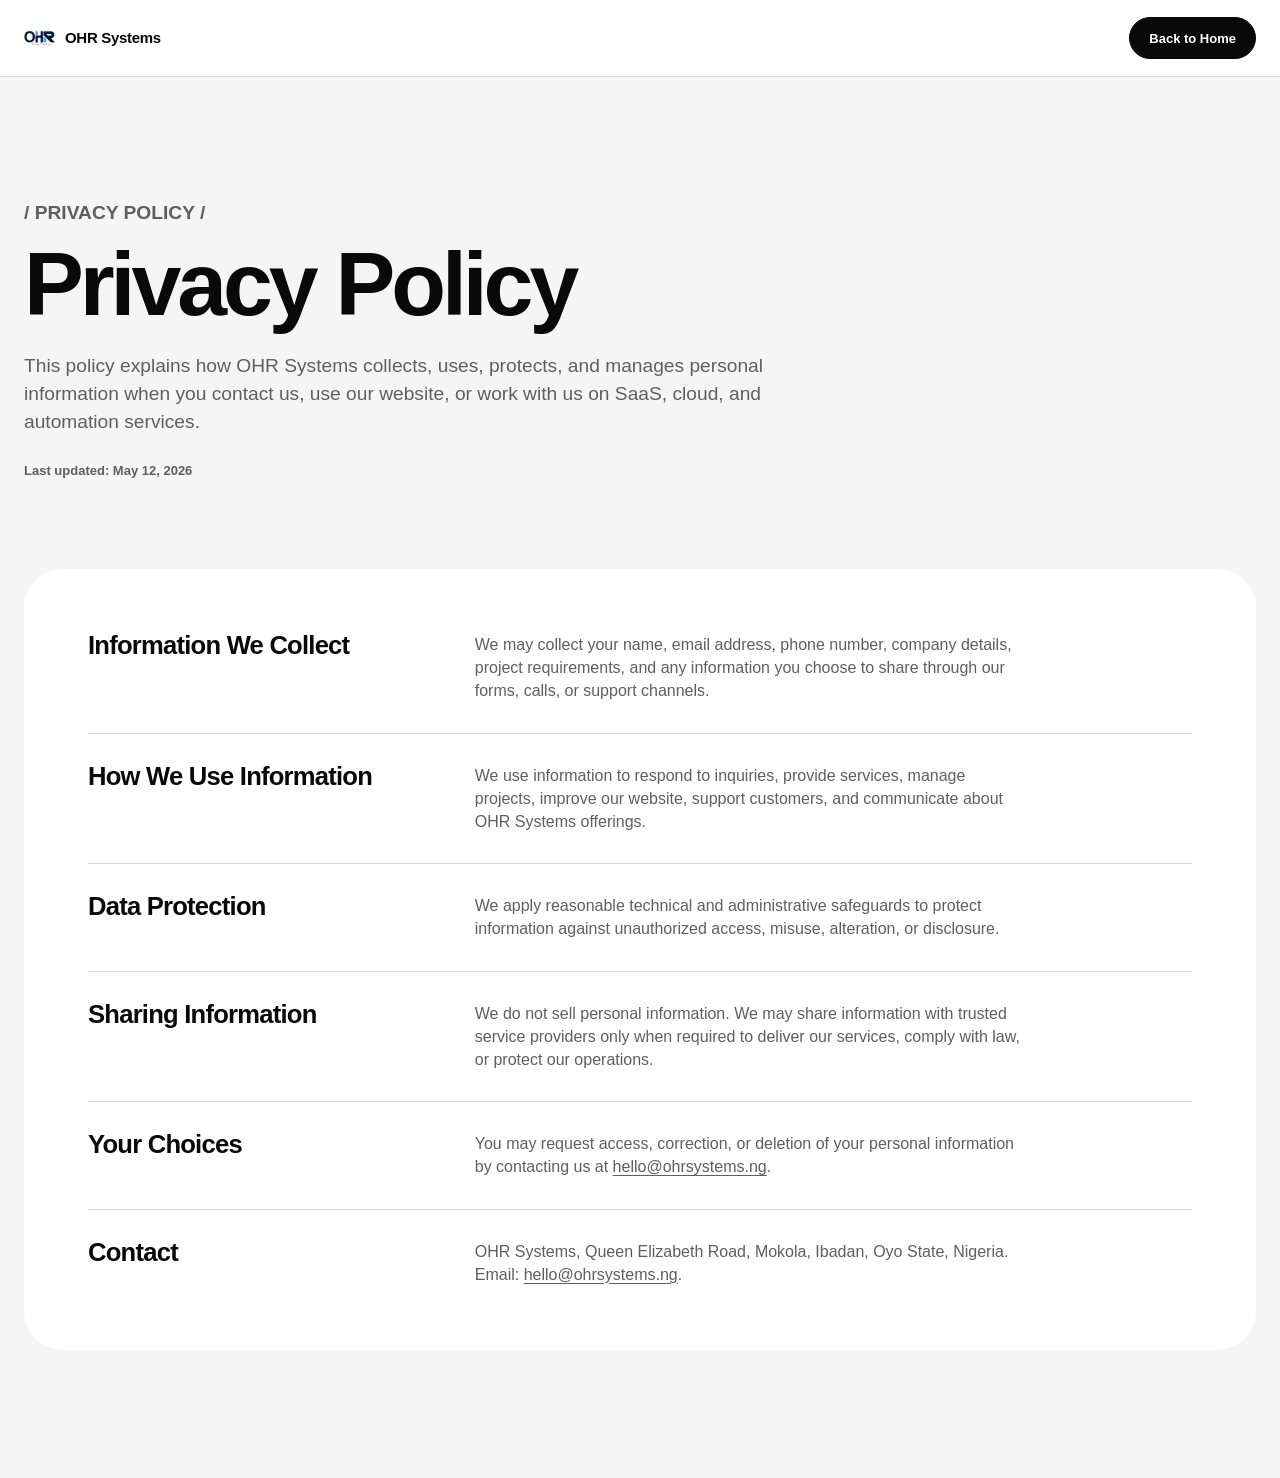
==== privacy.html @ 85444fa3 "Add privacy policy page with information on data collection and usage" ====
<!doctype html>
<html lang="en">
<head>
  <meta charset="utf-8" />
  <meta name="viewport" content="width=device-width, initial-scale=1" />
  <title>Privacy Policy - OHR Systems</title>
  <link rel="icon" href="assets/logo.png" />
  <link rel="stylesheet" href="styles.css" />
</head>
<body class="privacy-page">
  <header class="privacy-nav">
    <div class="shell privacy-nav-inner">
      <a href="index.html" class="brand" aria-label="OHR Systems home">
        <img src="assets/logo.png" alt="OHR Systems" />
        <span>OHR Systems</span>
      </a>
      <a href="index.html" class="btn btn-dark">Back to Home</a>
    </div>
  </header>

  <main class="privacy-main">
    <section class="shell privacy-hero">
      <p class="section-label">/ Privacy policy /</p>
      <h1>Privacy Policy</h1>
      <p>
        This policy explains how OHR Systems collects, uses, protects, and manages personal
        information when you contact us, use our website, or work with us on SaaS, cloud, and
        automation services.
      </p>
      <span>Last updated: May 12, 2026</span>
    </section>

    <section class="shell privacy-content">
      <article>
        <h2>Information We Collect</h2>
        <p>
          We may collect your name, email address, phone number, company details, project
          requirements, and any information you choose to share through our forms, calls, or support
          channels.
        </p>
      </article>
      <article>
        <h2>How We Use Information</h2>
        <p>
          We use information to respond to inquiries, provide services, manage projects, improve
          our website, support customers, and communicate about OHR Systems offerings.
        </p>
      </article>
      <article>
        <h2>Data Protection</h2>
        <p>
          We apply reasonable technical and administrative safeguards to protect information against
          unauthorized access, misuse, alteration, or disclosure.
        </p>
      </article>
      <article>
        <h2>Sharing Information</h2>
        <p>
          We do not sell personal information. We may share information with trusted service
          providers only when required to deliver our services, comply with law, or protect our
          operations.
        </p>
      </article>
      <article>
        <h2>Your Choices</h2>
        <p>
          You may request access, correction, or deletion of your personal information by contacting
          us at <a href="mailto:hello@ohrsystems.ng">hello@ohrsystems.ng</a>.
        </p>
      </article>
      <article>
        <h2>Contact</h2>
        <p>
          OHR Systems, Queen Elizabeth Road, Mokola, Ibadan, Oyo State, Nigeria.
          Email: <a href="mailto:hello@ohrsystems.ng">hello@ohrsystems.ng</a>.
        </p>
      </article>
    </section>
  </main>
</body>
</html>
---- styles.css ----
:root {
  --bg: #ffffff;
  --ink: #090909;
  --muted: #5f5f5f;
  --soft: #f5f5f5;
  --soft-2: #eeeeee;
  --line: rgba(9, 9, 9, 0.16);
  --line-dark: rgba(255, 255, 255, 0.22);
  --accent: #b69a75;
  --radius: 8px;
  --radius-lg: 38px;
  --shell: min(100% - 48px, 1320px);
}

* { box-sizing: border-box; }
html { scroll-behavior: smooth; }
html, body { margin: 0; min-height: 100%; }
body {
  background: var(--bg);
  color: var(--ink);
  font-family: Inter, "Helvetica Neue", Arial, sans-serif;
  font-size: 16px;
  line-height: 1.45;
  letter-spacing: 0;
  -webkit-font-smoothing: antialiased;
  text-rendering: optimizeLegibility;
}

img, video, svg { display: block; max-width: 100%; }
a { color: inherit; text-decoration: none; }
button, input, textarea, select { font: inherit; }
button { cursor: pointer; }
::selection { background: var(--ink); color: var(--bg); }

.shell {
  width: var(--shell);
  margin-inline: auto;
}

.section {
  padding: clamp(82px, 9vw, 148px) 0;
}

.section-label {
  font-size: 12px;
  font-weight: 700;
  line-height: 1;
  text-transform: uppercase;
  margin-bottom: 18px;
}

h1, h2, h3, p { margin: 0; }
h1 {
  font-size: clamp(44px, 7vw, 104px);
  line-height: 0.98;
  letter-spacing: -0.045em;
  font-weight: 650;
}
h2 {
  font-size: clamp(36px, 4.5vw, 72px);
  line-height: 1;
  letter-spacing: -0.04em;
  font-weight: 650;
}
h3 {
  font-size: clamp(25px, 2.2vw, 38px);
  line-height: 1.08;
  letter-spacing: -0.03em;
  font-weight: 650;
}
p {
  color: var(--muted);
  max-width: 62ch;
}

.btn {
  display: inline-flex;
  align-items: center;
  justify-content: center;
  gap: 10px;
  min-height: 42px;
  padding: 12px 19px;
  border: 1px solid currentColor;
  border-radius: 999px;
  background: transparent;
  color: var(--ink);
  font-size: 13px;
  font-weight: 700;
  line-height: 1;
  white-space: nowrap;
  transition: transform .2s ease, background .2s ease, color .2s ease, border-color .2s ease;
}
.btn:hover { transform: translateY(-1px); }
.btn .arrow { transition: transform .22s ease; }
.btn:hover .arrow { transform: translate(2px, -2px); }
.btn-dark { background: var(--ink); border-color: var(--ink); color: var(--bg); }
.btn-light { background: var(--bg); border-color: var(--bg); color: var(--ink); }
.btn-outline { border-color: var(--line); }
.btn-outline-light { color: var(--bg); border-color: var(--line-dark); }
.btn-glass {
  color: var(--bg);
  border-color: rgba(255,255,255,.34);
  background: rgba(255,255,255,.12);
  box-shadow: inset 0 1px 0 rgba(255,255,255,.18), 0 12px 34px rgba(0,0,0,.18);
  backdrop-filter: blur(14px) saturate(130%);
  -webkit-backdrop-filter: blur(14px) saturate(130%);
}
.btn-glass:hover {
  background: rgba(255,255,255,.22);
  border-color: rgba(255,255,255,.58);
}

.nav {
  position: fixed;
  top: 0;
  left: 0;
  right: 0;
  z-index: 40;
  background: transparent;
  backdrop-filter: blur(16px) saturate(130%);
  -webkit-backdrop-filter: blur(16px) saturate(130%);
  border-bottom: 1px solid transparent;
  color: var(--bg);
  transition: background .22s ease, border-color .22s ease, color .22s ease;
}
.nav.scrolled {
  background: rgba(255, 255, 255, 0.84);
  border-bottom-color: var(--line);
  color: var(--ink);
}
.nav-inner {
  height: 72px;
  display: flex;
  align-items: center;
  justify-content: space-between;
  gap: 24px;
}
.brand {
  display: inline-flex;
  align-items: center;
  gap: 10px;
  font-size: 15px;
  font-weight: 800;
  letter-spacing: -0.02em;
}
.brand img { width: 31px; height: 31px; object-fit: contain; }
.nav:not(.scrolled) .brand img { filter: brightness(0) invert(1); }
.nav-links {
  display: flex;
  align-items: center;
  gap: 12px;
  font-size: 13px;
  font-weight: 700;
}
.nav-links a { opacity: .68; transition: opacity .16s ease; }
.nav-links a:hover, .nav-links a.active { opacity: 1; }
.slash { opacity: .6; }
.hide-slash { display: none; }
.nav:not(.scrolled) .btn-dark {
  background: var(--bg);
  border-color: var(--bg);
  color: var(--ink);
}

.hero { padding: 0 0 70px; }
.hero-shell {
  position: relative;
  width: 100%;
  min-height: clamp(760px, 92vh, 980px);
  overflow: hidden;
  border-radius: 0 0 var(--radius-lg) var(--radius-lg);
  background: #111;
  color: var(--bg);
  padding: 0;
  isolation: isolate;
}
.hero-inner {
  position: relative;
  z-index: 1;
  width: var(--shell);
  min-height: inherit;
  margin-inline: auto;
  padding: clamp(112px, 10vw, 150px) 0 clamp(42px, 7vw, 88px);
  display: grid;
  grid-template-rows: auto 1fr auto;
  row-gap: clamp(56px, 9vh, 128px);
}
.hero-media {
  position: absolute;
  inset: 0;
  z-index: -2;
}
.hero-media video {
  width: 100%;
  height: 100%;
  object-fit: cover;
  filter: saturate(.9) contrast(1.05);
}
.hero-shell::after {
  content: "";
  position: absolute;
  inset: 0;
  z-index: -1;
  background:
    linear-gradient(90deg, rgba(0,0,0,.72), rgba(0,0,0,.32) 48%, rgba(0,0,0,.58)),
    linear-gradient(0deg, rgba(0,0,0,.55), transparent 38%);
}
.hero-copy {
  max-width: clamp(560px, 54vw, 820px);
  padding-top: clamp(12px, 3vw, 34px);
}
.hero-copy h1 {
  font-size: clamp(44px, 6.4vw, 96px);
}
.hero-copy p {
  color: rgba(255,255,255,.78);
  max-width: min(100%, 620px);
  margin-top: 18px;
  font-size: clamp(16px, 1.4vw, 19px);
}
.hero-actions {
  display: flex;
  flex-wrap: wrap;
  gap: 12px;
  margin-top: 28px;
}
.hero-stats {
  display: grid;
  grid-template-columns: repeat(4, minmax(0, 1fr));
  gap: 18px;
  align-items: end;
  align-self: end;
}
.hero-stats div {
  border-top: 1px solid var(--line-dark);
  padding-top: 14px;
}
.hero-stats span {
  display: block;
  color: rgba(255,255,255,.68);
  font-size: 13px;
  font-weight: 650;
  margin-bottom: 4px;
}
.hero-stats strong {
  display: block;
  color: var(--bg);
  font-size: clamp(34px, 4.2vw, 62px);
  line-height: .96;
  letter-spacing: -0.05em;
}

.split-grid {
  display: grid;
  grid-template-columns: 1.1fr .95fr;
  gap: clamp(42px, 6vw, 92px);
  align-items: center;
}
.section-split { padding-top: 46px; }
.coordination-panel {
  min-height: 420px;
  border-radius: var(--radius);
  background:
    radial-gradient(circle at 50% 44%, rgba(9,9,9,.08), transparent 24%),
    linear-gradient(#f7f7f7, #f3f3f3);
  position: relative;
  display: grid;
  place-items: center;
  overflow: hidden;
}
.coordination-panel::before {
  content: "";
  position: absolute;
  inset: 80px 70px;
  background-image: linear-gradient(rgba(9,9,9,.07) 1px, transparent 1px), linear-gradient(90deg, rgba(9,9,9,.07) 1px, transparent 1px);
  background-size: 22px 22px;
  mask-image: radial-gradient(circle, #000, transparent 72%);
}
.chip, .coordination-nodes span {
  position: absolute;
  z-index: 2;
  padding: 14px 24px;
  border-radius: 999px;
  background: var(--bg);
  box-shadow: 0 12px 30px rgba(0,0,0,.08);
  font-size: 14px;
  font-weight: 700;
}
.chip { top: 38px; }
.coordination-mark {
  position: relative;
  z-index: 2;
  width: 132px;
  height: 132px;
  border-radius: 50%;
  background: var(--ink);
  display: grid;
  place-items: center;
  box-shadow: 0 0 0 14px rgba(255,255,255,.8), 0 0 0 28px rgba(255,255,255,.42);
}
.coordination-mark img { width: 62px; filter: brightness(0) invert(1); }
.coordination-nodes span:nth-child(1) { left: 38px; bottom: 48px; }
.coordination-nodes span:nth-child(2) { left: 50%; transform: translateX(-50%); bottom: 32px; }
.coordination-nodes span:nth-child(3) { right: 38px; bottom: 48px; }
.split-copy p {
  margin: 24px 0 28px;
  font-size: 17px;
}

.image-placeholder {
  position: relative;
  overflow: hidden;
  border-radius: var(--radius);
  background: var(--soft);
}
.image-placeholder img {
  width: 100%;
  height: 100%;
  object-fit: cover;
}
.about-image {
  aspect-ratio: 960 / 600;
  min-height: auto;
}

.soft-section {
  background: var(--soft);
  border-radius: var(--radius-lg);
  margin: 32px 0;
}
.center-head {
  text-align: center;
  margin-bottom: clamp(44px, 6vw, 80px);
}
.service-stage {
  position: relative;
  display: grid;
  grid-template-columns: .82fr 1.34fr .34fr;
  gap: clamp(24px, 4vw, 60px);
  align-items: center;
}
.service-copy p { margin: 14px 0 44px; }
.service-lines {
  display: grid;
  border-top: 1px solid var(--line);
}
.service-lines button {
  text-align: left;
  border: 0;
  border-bottom: 1px solid var(--line);
  background: transparent;
  padding: 15px 0;
  color: var(--ink);
  font-size: 14px;
  font-weight: 650;
}
.service-visual {
  min-height: 540px;
  border-radius: var(--radius);
  background: var(--soft);
  overflow: hidden;
  position: relative;
}
.service-visual img { aspect-ratio: 1200 / 900; }
.service-index {
  display: grid;
  gap: 18px;
}
.service-index button {
  border: 1px solid transparent;
  background: transparent;
  border-radius: 999px;
  width: 76px;
  height: 76px;
  color: var(--muted);
  font-size: clamp(28px, 3vw, 44px);
  font-weight: 750;
  letter-spacing: -0.06em;
}
.service-index button.active {
  color: var(--ink);
  border-color: var(--line);
  background: var(--bg);
}

.section-topline {
  display: flex;
  justify-content: space-between;
  align-items: end;
  gap: 24px;
  margin-bottom: 44px;
}
.benefit-grid {
  display: grid;
  grid-template-columns: repeat(3, 1fr);
  gap: 24px;
}
.benefit-card {
  min-height: 430px;
  display: flex;
  flex-direction: column;
  gap: 14px;
}
.benefit-card > span {
  font-size: 22px;
  font-weight: 750;
  margin-top: 8px;
}
.benefit-card h3 { font-size: 26px; }
.benefit-art {
  flex: 1;
  min-height: 230px;
  border-radius: var(--radius);
  background: var(--soft);
  padding: 34px;
  display: flex;
  align-items: center;
  justify-content: center;
  gap: 18px;
  overflow: hidden;
}
.benefit-art.image-placeholder {
  display: block;
  padding: 0;
}
.benefit-art.image-placeholder img {
  aspect-ratio: 900 / 560;
}
.metric-tile {
  padding: 22px;
  border-radius: var(--radius);
  background: var(--bg);
  box-shadow: 0 12px 36px rgba(0,0,0,.08);
}
.metric-tile span { display: block; font-size: 12px; font-weight: 700; color: var(--muted); }
.metric-tile strong { display: block; font-size: 40px; letter-spacing: -0.05em; }
.metric-tile.small { align-self: flex-start; }
.metric-tile.small strong { font-size: 34px; }
.donut {
  width: 142px;
  aspect-ratio: 1;
  border-radius: 50%;
  background: conic-gradient(var(--accent) 0 52%, #c7c0b6 52% 80%, #ebe7e0 80% 100%);
  box-shadow: inset 0 0 0 27px var(--bg);
}
.legend {
  color: var(--muted);
  font-size: 14px;
  line-height: 1.8;
}
.legend b { color: var(--ink); font-size: 20px; }
.chat-art {
  flex-direction: column;
  align-items: stretch;
}
.chat-art p {
  max-width: 280px;
  padding: 18px 20px;
  border-radius: var(--radius);
  background: var(--bg);
  color: var(--muted);
  box-shadow: 0 12px 34px rgba(0,0,0,.06);
  font-size: 14px;
}
.chat-art p:nth-child(2) {
  align-self: flex-end;
  background: var(--accent);
  color: var(--bg);
}

.feature-grid {
  display: grid;
  grid-template-columns: 1.12fr .88fr;
  gap: clamp(36px, 7vw, 100px);
  align-items: center;
}
.feature-media {
  position: relative;
  min-height: 560px;
  border-radius: var(--radius);
  overflow: hidden;
  background: var(--soft);
}
.feature-media video,
.feature-media img {
  width: 100%;
  height: 100%;
  min-height: inherit;
  object-fit: cover;
}
.feature-media button {
  position: absolute;
  left: 34px;
  bottom: 34px;
  width: 66px;
  height: 66px;
  border-radius: 50%;
  border: 1px solid rgba(255,255,255,.8);
  background: rgba(255,255,255,.08);
  color: var(--bg);
  display: grid;
  place-items: center;
}
.feature-media svg { width: 32px; height: 32px; }
.feature-copy p { margin: 28px 0; }

.cta-band { padding: 0; }
.cta-panel {
  position: relative;
  min-height: clamp(430px, 52vw, 720px);
  border-radius: 0;
  overflow: hidden;
  display: grid;
  place-items: center;
  text-align: center;
  color: var(--bg);
  isolation: isolate;
  padding: clamp(72px, 10vw, 150px) clamp(24px, 7vw, 112px);
  background-image: url("assets/cta-parallax-background-1920x720.jpg");
  background-size: cover;
  background-position: center;
  background-attachment: fixed;
  width: 100%;
}
.cta-panel::after {
  content: "";
  position: absolute;
  inset: 0;
  z-index: -1;
  background: rgba(0,0,0,.55);
}
.cta-panel p {
  color: rgba(255,255,255,.78);
  margin: 14px auto 22px;
}
.social-pills {
  display: flex;
  flex-wrap: wrap;
  justify-content: center;
  gap: 12px;
}
.social-pills a {
  min-width: 126px;
  border: 1px solid var(--line-dark);
  border-radius: 999px;
  padding: 11px 18px;
  font-size: 13px;
  font-weight: 750;
}

.quote-section { padding: 90px 0; text-align: center; }
.quote-section blockquote {
  max-width: 980px;
  margin: 0 auto;
  font-size: clamp(30px, 4vw, 58px);
  line-height: 1.08;
  letter-spacing: -0.045em;
  font-weight: 700;
}
.quote-section p {
  margin: 22px auto 0;
  color: var(--muted);
  font-size: 14px;
  font-weight: 700;
}

.faq-section {
  background: var(--soft);
  border-radius: var(--radius-lg);
}
.faq-list {
  max-width: 1040px;
  margin: 0 auto;
}
.faq-list article {
  border-bottom: 1px solid var(--line);
}
.faq-list article:first-child { border-top: 1px solid var(--line); }
.faq-list button {
  width: 100%;
  border: 0;
  background: transparent;
  display: grid;
  grid-template-columns: 60px 1fr 42px;
  gap: 18px;
  align-items: center;
  text-align: left;
  padding: 28px 0;
}
.faq-list span {
  color: var(--muted);
  font-weight: 750;
}
.faq-list strong {
  font-size: clamp(18px, 2vw, 27px);
  letter-spacing: -0.03em;
}
.faq-list i {
  width: 38px;
  height: 38px;
  border: 1px solid var(--line);
  border-radius: 50%;
  display: grid;
  place-items: center;
  transition: transform .2s ease;
}
.faq-list article.open i { transform: rotate(90deg); }
.faq-list article p {
  display: none;
  padding: 0 60px 28px 78px;
}
.faq-list article.open p { display: block; }

.contact-grid {
  display: grid;
  grid-template-columns: .9fr 1.1fr;
  gap: clamp(42px, 8vw, 130px);
  align-items: start;
}
.contact-copy p { margin: 18px 0 58px; }
.contact-person {
  display: flex;
  align-items: center;
  gap: 18px;
  margin-bottom: 28px;
}
.avatar {
  width: 84px;
  height: 84px;
  border-radius: 50%;
  background: var(--soft);
  display: grid;
  place-items: center;
  font-size: 24px;
  font-weight: 800;
}
.contact-person strong, .contact-person a {
  display: block;
}
.contact-person a, address a { color: var(--muted); }
address {
  color: var(--muted);
  font-style: normal;
}
.contact-form {
  display: grid;
  gap: 22px;
}
.contact-form input,
.contact-form textarea,
.contact-form select {
  width: 100%;
  border: 0;
  border-bottom: 1px solid var(--line);
  background: transparent;
  border-radius: 0;
  padding: 12px 0 16px;
  outline: none;
  color: var(--ink);
  font-size: 15px;
}
.contact-form textarea { resize: vertical; }
.contact-form button { justify-self: start; margin-top: 8px; }
.form-success {
  display: grid;
  gap: 10px;
  border: 1px solid var(--line);
  border-radius: var(--radius);
  padding: 36px;
  background: var(--soft);
}
.form-success strong { font-size: 28px; letter-spacing: -0.03em; }
.form-success span { color: var(--muted); }

.news-section { padding-top: 70px; }
.news-grid {
  display: grid;
  grid-template-columns: 1.15fr .85fr .85fr;
  gap: 26px;
  align-items: start;
}
.news-lead { grid-row: span 2; }
.news-image,
.news-thumb {
  min-height: 300px;
  border-radius: var(--radius);
  background:
    linear-gradient(rgba(0,0,0,.34), rgba(0,0,0,.12)),
    radial-gradient(circle at 35% 35%, #d7d2c9, #80796e 45%, #252525);
  margin-bottom: 18px;
}
.news-thumb {
  min-height: 210px;
  background:
    radial-gradient(circle at 34% 28%, #ffffff, #d8d2c8 38%, #9b9183 72%);
}
.thumb-2 {
  background:
    linear-gradient(135deg, #dcd7cf, #f6f3ef 40%, #746e65);
}
.news-grid h3 {
  font-size: clamp(22px, 2vw, 30px);
  max-width: 20ch;
}
.news-grid article > div:last-child {
  display: flex;
  gap: 14px;
  align-items: center;
  margin-top: 14px;
  color: var(--muted);
  font-size: 13px;
  font-weight: 700;
  text-transform: uppercase;
}
.news-grid span {
  border: 1px solid var(--line);
  border-radius: 999px;
  padding: 8px 12px;
  color: var(--ink);
}

.footer {
  background: var(--soft);
  border-radius: var(--radius-lg) var(--radius-lg) 0 0;
  padding: 78px 0 30px;
}
.footer-grid {
  display: grid;
  grid-template-columns: .8fr 1.35fr;
  gap: clamp(42px, 7vw, 120px);
}
.footer-brand {
  display: inline-flex;
  align-items: center;
  gap: 10px;
  font-size: 25px;
  letter-spacing: -0.04em;
}
.footer-brand img { width: 32px; height: 32px; }
.footer p { margin: 14px 0 34px; max-width: 300px; }
.footer-social {
  display: grid;
  gap: 12px;
  max-width: 210px;
}
.footer-social a {
  border: 1px solid var(--line);
  border-radius: 999px;
  padding: 11px 20px;
  text-align: center;
  font-size: 13px;
  font-weight: 750;
}
.footer-contact > a {
  display: block;
  font-size: clamp(36px, 5vw, 72px);
  line-height: 1;
  letter-spacing: -0.055em;
  font-weight: 700;
  border-bottom: 1px solid var(--line);
  padding-bottom: 22px;
  overflow-wrap: anywhere;
}
.footer-links {
  display: grid;
  grid-template-columns: repeat(3, 1fr);
  gap: 32px;
  margin-top: 34px;
}
.footer-links nav {
  display: grid;
  gap: 10px;
  align-content: start;
}
.footer-links h4 {
  margin: 0 0 4px;
  font-size: 12px;
  text-transform: uppercase;
}
.footer-links a { color: var(--muted); font-size: 14px; }
.footer-bottom {
  display: flex;
  justify-content: space-between;
  gap: 24px;
  margin-top: 76px;
  padding-top: 24px;
  border-top: 1px solid var(--line);
  color: var(--muted);
  font-size: 12px;
  font-weight: 700;
}

.privacy-page {
  background: var(--soft);
}
.privacy-nav {
  background: var(--bg);
  border-bottom: 1px solid var(--line);
}
.privacy-nav-inner {
  min-height: 76px;
  display: flex;
  align-items: center;
  justify-content: space-between;
  gap: 24px;
}
.privacy-main {
  padding: clamp(54px, 8vw, 104px) 0 clamp(72px, 10vw, 132px);
}
.privacy-hero {
  padding-bottom: clamp(42px, 7vw, 88px);
}
.privacy-hero h1 {
  max-width: 900px;
}
.privacy-hero p {
  margin-top: 24px;
  font-size: clamp(18px, 1.5vw, 22px);
  max-width: 780px;
}
.privacy-hero span {
  display: inline-block;
  margin-top: 26px;
  color: var(--muted);
  font-size: 13px;
  font-weight: 700;
}
.privacy-content {
  display: grid;
  gap: 0;
  background: var(--bg);
  border-radius: var(--radius-lg);
  padding: clamp(28px, 5vw, 70px);
}
.privacy-content article {
  display: grid;
  grid-template-columns: minmax(180px, .45fr) 1fr;
  gap: clamp(20px, 5vw, 78px);
  padding: 30px 0;
  border-top: 1px solid var(--line);
}
.privacy-content article:first-child {
  border-top: 0;
  padding-top: 0;
}
.privacy-content article:last-child {
  padding-bottom: 0;
}
.privacy-content h2 {
  font-size: clamp(22px, 2vw, 32px);
  letter-spacing: -0.03em;
}
.privacy-content a {
  text-decoration: underline;
  text-underline-offset: 3px;
}

.reveal {
  opacity: 1;
  transform: none;
  transition: opacity .72s cubic-bezier(.2,.8,.2,1), transform .72s cubic-bezier(.2,.8,.2,1);
}
.reveal.in {
  opacity: 1;
  transform: none;
}

@media (prefers-reduced-motion: reduce) {
  html { scroll-behavior: auto; }
  *, *::before, *::after {
    animation-duration: .01ms !important;
    animation-iteration-count: 1 !important;
    scroll-behavior: auto !important;
    transition-duration: .01ms !important;
  }
}

@media (max-width: 980px) {
  :root { --shell: min(100% - 34px, 1320px); }
  .nav-links { display: none; }
  .nav-cta { padding-inline: 14px; }
  .hero { padding-top: 0; }
  .hero-shell { min-height: 820px; }
  .hero-inner { padding-top: 108px; padding-bottom: 44px; }
  .hero-copy { max-width: 680px; }
  .hero-copy h1 { font-size: clamp(42px, 9vw, 76px); }
  .hero-stats { grid-template-columns: repeat(2, 1fr); }
  .split-grid,
  .service-stage,
  .feature-grid,
  .contact-grid,
  .footer-grid,
  .news-grid {
    grid-template-columns: 1fr;
  }
  .service-stage { gap: 28px; }
  .service-index {
    display: flex;
    justify-content: center;
    order: -1;
  }
  .service-index button {
    width: 58px;
    height: 58px;
    font-size: 28px;
  }
  .benefit-grid { grid-template-columns: 1fr; }
  .feature-media { min-height: 420px; }
  .footer-links { grid-template-columns: 1fr 1fr; }
  .privacy-content article { grid-template-columns: 1fr; gap: 12px; }
}

@media (max-width: 620px) {
  body { font-size: 15px; }
  .section { padding: 72px 0; }
  .brand span { display: none; }
  .hero-shell { min-height: 820px; border-radius: 0 0 28px 28px; }
  .hero-inner {
    padding-top: 96px;
    padding-bottom: 34px;
    row-gap: 42px;
  }
  .hero-copy h1 {
    font-size: clamp(38px, 13vw, 56px);
    line-height: 1;
  }
  .hero-copy p { font-size: 15px; max-width: 36ch; }
  .hero-stats { gap: 12px; }
  .hero-stats strong { font-size: 36px; }
  .hero-stats span { font-size: 12px; }
  .coordination-panel { min-height: 360px; }
  .coordination-nodes span {
    position: static;
    transform: none !important;
    display: block;
    padding: 10px 12px;
    font-size: 12px;
  }
  .coordination-nodes {
    position: absolute;
    inset-inline: 16px;
    bottom: 18px;
    display: grid;
    grid-template-columns: 1fr;
    gap: 8px;
  }
  .service-visual { min-height: 430px; }
  .dash-chat { display: none; }
  .dash-side { width: 170px; }
  .section-topline { align-items: start; flex-direction: column; }
  .benefit-art { min-height: 220px; padding: 24px; }
  .metric-tile.small { display: none; }
  .faq-list button {
    grid-template-columns: 42px 1fr 34px;
    gap: 10px;
  }
  .faq-list article p { padding-left: 52px; padding-right: 0; }
  .cta-panel { min-height: 390px; padding: 34px 20px; }
  .footer-links { grid-template-columns: 1fr; }
  .footer-bottom { flex-direction: column; }
  .privacy-nav-inner { min-height: 68px; }
  .privacy-nav .brand span { display: inline; }
  .privacy-nav .btn { min-height: 38px; padding: 10px 14px; }
  .privacy-content { border-radius: 24px; }
}
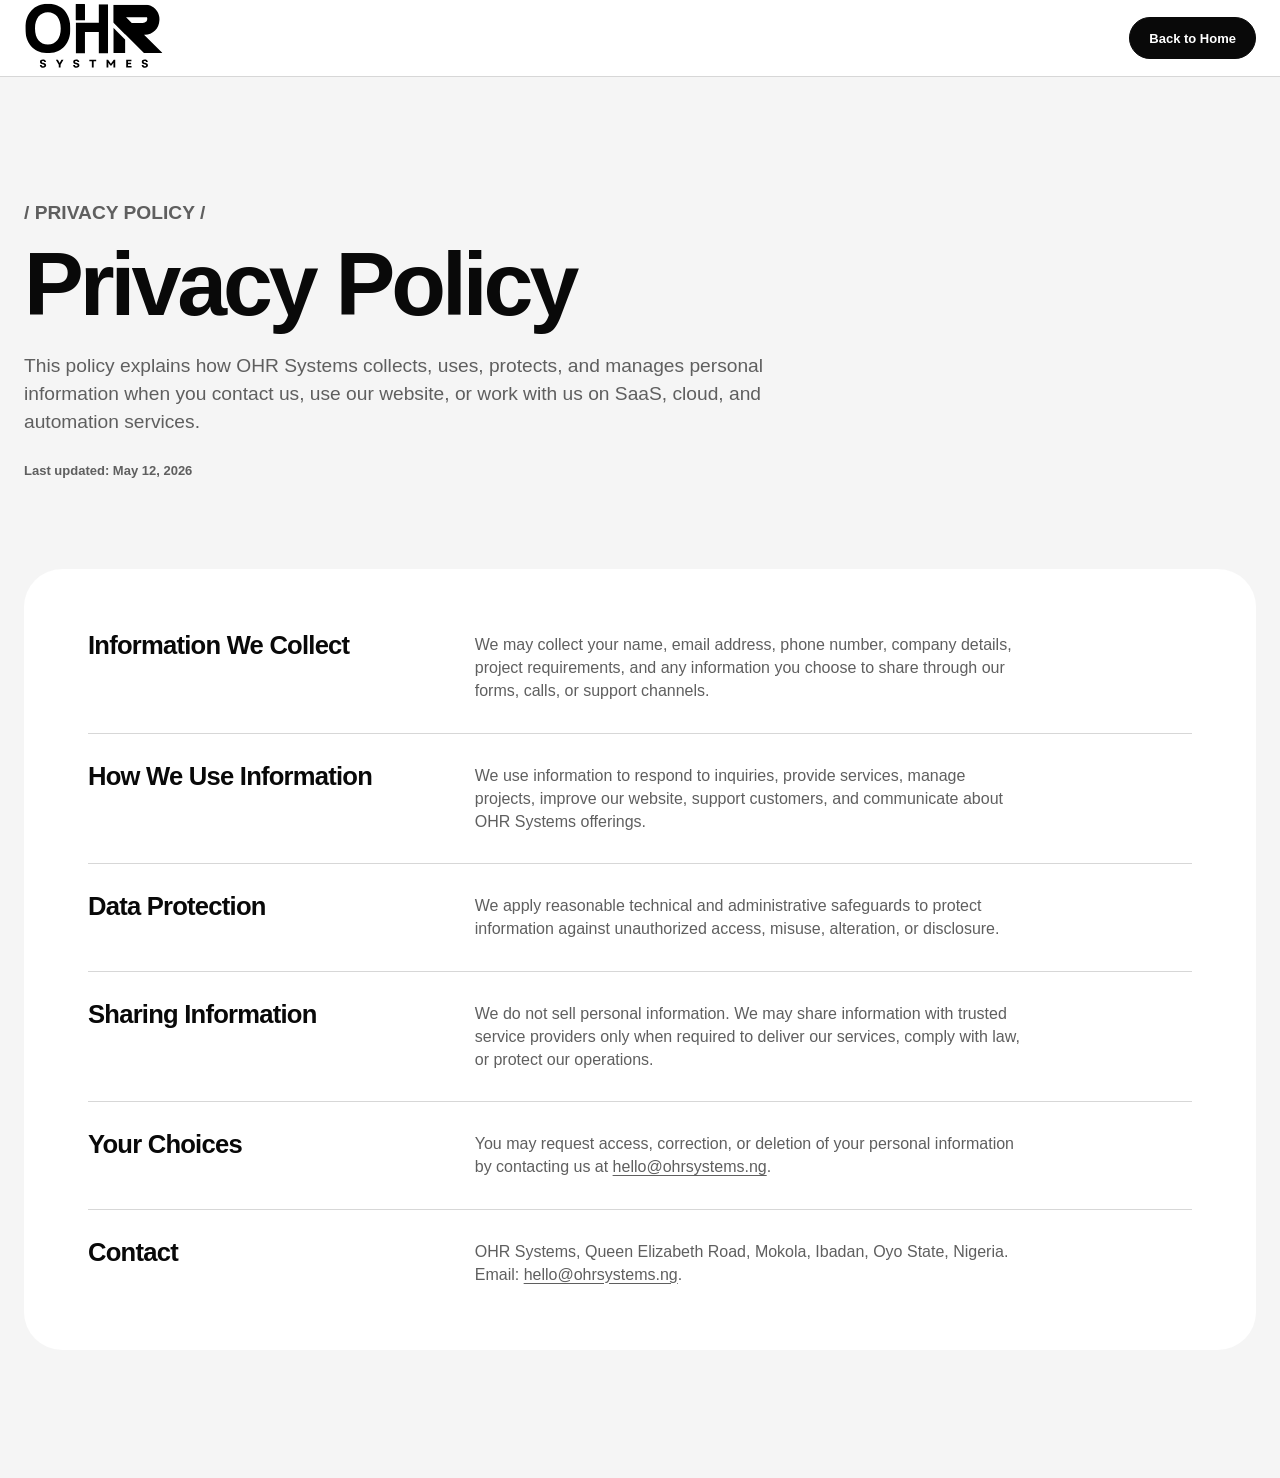
==== commit e4a02dcf: "Add SEO, accessibility, form backend, scroll FX, and dev/deploy plumbing The site looked production-" ====
--- a/privacy.html
+++ b/privacy.html
@@ -4,15 +4,30 @@
   <meta charset="utf-8" />
   <meta name="viewport" content="width=device-width, initial-scale=1" />
   <title>Privacy Policy - OHR Systems</title>
+
+  <meta name="description" content="How OHR Systems collects, uses, protects, and manages personal information across our website, forms, and services." />
+  <meta name="theme-color" content="#090909" />
+  <meta name="robots" content="index, follow" />
+
+  <link rel="canonical" href="https://ohrsystems.ng/privacy.html" />
   <link rel="icon" href="assets/logo.png" />
+  <link rel="apple-touch-icon" href="assets/logo.png" />
+
+  <meta property="og:type" content="article" />
+  <meta property="og:site_name" content="OHR Systems" />
+  <meta property="og:title" content="Privacy Policy - OHR Systems" />
+  <meta property="og:description" content="How OHR Systems collects, uses, protects, and manages personal information." />
+  <meta property="og:url" content="https://ohrsystems.ng/privacy.html" />
+  <meta property="og:image" content="https://ohrsystems.ng/assets/og-image.jpg" />
+
   <link rel="stylesheet" href="styles.css" />
 </head>
 <body class="privacy-page">
+  <a class="skip-link" href="#privacy-content">Skip to content</a>
   <header class="privacy-nav">
     <div class="shell privacy-nav-inner">
       <a href="index.html" class="brand" aria-label="OHR Systems home">
-        <img src="assets/logo.png" alt="OHR Systems" />
-        <span>OHR Systems</span>
+        <img src="assets/logo-dark.svg" alt="OHR Systems" />
       </a>
       <a href="index.html" class="btn btn-dark">Back to Home</a>
     </div>
@@ -30,7 +45,7 @@
       <span>Last updated: May 12, 2026</span>
     </section>
 
-    <section class="shell privacy-content">
+    <section id="privacy-content" class="shell privacy-content">
       <article>
         <h2>Information We Collect</h2>
         <p>
--- a/styles.css
+++ b/styles.css
@@ -143,8 +143,11 @@
   font-weight: 800;
   letter-spacing: -0.02em;
 }
-.brand img { width: 31px; height: 31px; object-fit: contain; }
-.nav:not(.scrolled) .brand img { filter: brightness(0) invert(1); }
+.brand img { width: 140px; height: auto; object-fit: contain; }
+.nav .brand .logo-light { display: block; }
+.nav .brand .logo-dark { display: none; }
+.nav.scrolled .brand .logo-light { display: none; }
+.nav.scrolled .brand .logo-dark { display: block; }
 .nav-links {
   display: flex;
   align-items: center;
@@ -736,7 +739,8 @@
   font-size: 25px;
   letter-spacing: -0.04em;
 }
-.footer-brand img { width: 32px; height: 32px; }
+.footer-brand { display: inline-block; }
+.footer-brand img { width: 180px; height: auto; display: block; }
 .footer p { margin: 14px 0 34px; max-width: 300px; }
 .footer-social {
   display: grid;
@@ -856,13 +860,52 @@
 }
 
 .reveal {
-  opacity: 1;
-  transform: none;
-  transition: opacity .72s cubic-bezier(.2,.8,.2,1), transform .72s cubic-bezier(.2,.8,.2,1);
+  opacity: 0;
+  transform: translateY(32px);
+  transition: opacity .8s cubic-bezier(.2,.8,.2,1), transform .8s cubic-bezier(.2,.8,.2,1);
+  will-change: opacity, transform;
 }
 .reveal.in {
   opacity: 1;
   transform: none;
+}
+.image-placeholder img {
+  transition: transform 1.4s cubic-bezier(.2,.8,.2,1);
+  transform: scale(1.08);
+}
+.reveal.in .image-placeholder img,
+.reveal.image-placeholder.in img {
+  transform: scale(1);
+}
+
+.scroll-progress {
+  position: fixed;
+  top: 0;
+  left: 0;
+  right: 0;
+  height: 3px;
+  z-index: 80;
+  pointer-events: none;
+  background: transparent;
+}
+.scroll-progress > span {
+  display: block;
+  height: 100%;
+  width: 0;
+  background: linear-gradient(90deg, var(--accent), #d4c19a);
+  transform-origin: left center;
+  transition: width .12s linear;
+}
+
+.hero-copy,
+.hero-stats {
+  will-change: transform;
+}
+
+@media (prefers-reduced-motion: reduce) {
+  .reveal { opacity: 1; transform: none; transition: none; }
+  .image-placeholder img { transform: none; transition: none; }
+  .scroll-progress { display: none; }
 }
 
 @media (prefers-reduced-motion: reduce) {
@@ -873,6 +916,119 @@
     scroll-behavior: auto !important;
     transition-duration: .01ms !important;
   }
+}
+
+.visually-hidden {
+  position: absolute;
+  width: 1px;
+  height: 1px;
+  padding: 0;
+  margin: -1px;
+  overflow: hidden;
+  clip: rect(0, 0, 0, 0);
+  white-space: nowrap;
+  border: 0;
+}
+
+.skip-link {
+  position: fixed;
+  top: 8px;
+  left: 8px;
+  z-index: 100;
+  padding: 10px 16px;
+  background: var(--ink);
+  color: var(--bg);
+  border-radius: 999px;
+  font-size: 13px;
+  font-weight: 700;
+  transform: translateY(-200%);
+  transition: transform .2s ease;
+}
+.skip-link:focus,
+.skip-link:focus-visible { transform: translateY(0); }
+
+a:focus-visible,
+button:focus-visible,
+input:focus-visible,
+select:focus-visible,
+textarea:focus-visible {
+  outline: 2px solid var(--accent);
+  outline-offset: 3px;
+  border-radius: 4px;
+}
+
+.field { display: grid; gap: 6px; }
+.field-error {
+  color: #b00020;
+  font-size: 12px;
+  font-weight: 600;
+  min-height: 1em;
+  letter-spacing: 0;
+}
+.contact-form [aria-invalid="true"] { border-bottom-color: #b00020; }
+.contact-form button.form-loading {
+  opacity: .7;
+  cursor: progress;
+}
+.form-status {
+  font-size: 13px;
+  color: var(--muted);
+  min-height: 1em;
+}
+.form-status.error {
+  color: #b00020;
+  font-weight: 600;
+}
+
+.wa-float {
+  position: fixed;
+  right: 22px;
+  bottom: 22px;
+  width: 56px;
+  height: 56px;
+  border-radius: 50%;
+  background: #25d366;
+  color: #fff;
+  display: grid;
+  place-items: center;
+  box-shadow: 0 12px 30px rgba(37, 211, 102, .35), 0 4px 10px rgba(0,0,0,.18);
+  z-index: 60;
+  transition: transform .2s ease, box-shadow .2s ease;
+}
+.wa-float:hover { transform: translateY(-2px); box-shadow: 0 16px 36px rgba(37, 211, 102, .45), 0 6px 14px rgba(0,0,0,.22); }
+.wa-float svg { width: 28px; height: 28px; }
+@media print { .wa-float { display: none; } }
+
+.consent-bar {
+  position: fixed;
+  left: 16px;
+  right: 16px;
+  bottom: 16px;
+  z-index: 70;
+  background: var(--ink);
+  color: var(--bg);
+  border-radius: var(--radius);
+  padding: 18px 22px;
+  display: flex;
+  align-items: center;
+  justify-content: space-between;
+  gap: 18px;
+  box-shadow: 0 18px 40px rgba(0,0,0,.28);
+}
+.consent-bar p { color: rgba(255,255,255,.82); margin: 0; font-size: 14px; max-width: 70ch; }
+.consent-bar a { color: var(--bg); text-decoration: underline; text-underline-offset: 3px; }
+.consent-actions { display: flex; gap: 10px; flex-shrink: 0; }
+.consent-bar .btn-outline { color: var(--bg); border-color: rgba(255,255,255,.4); }
+.consent-bar .btn-dark { background: var(--bg); border-color: var(--bg); color: var(--ink); }
+
+@media (max-width: 620px) {
+  .consent-bar {
+    flex-direction: column;
+    align-items: stretch;
+    text-align: left;
+  }
+  .consent-actions { justify-content: flex-end; }
+  .wa-float { right: 14px; bottom: 14px; }
 }
 
 @media (max-width: 980px) {
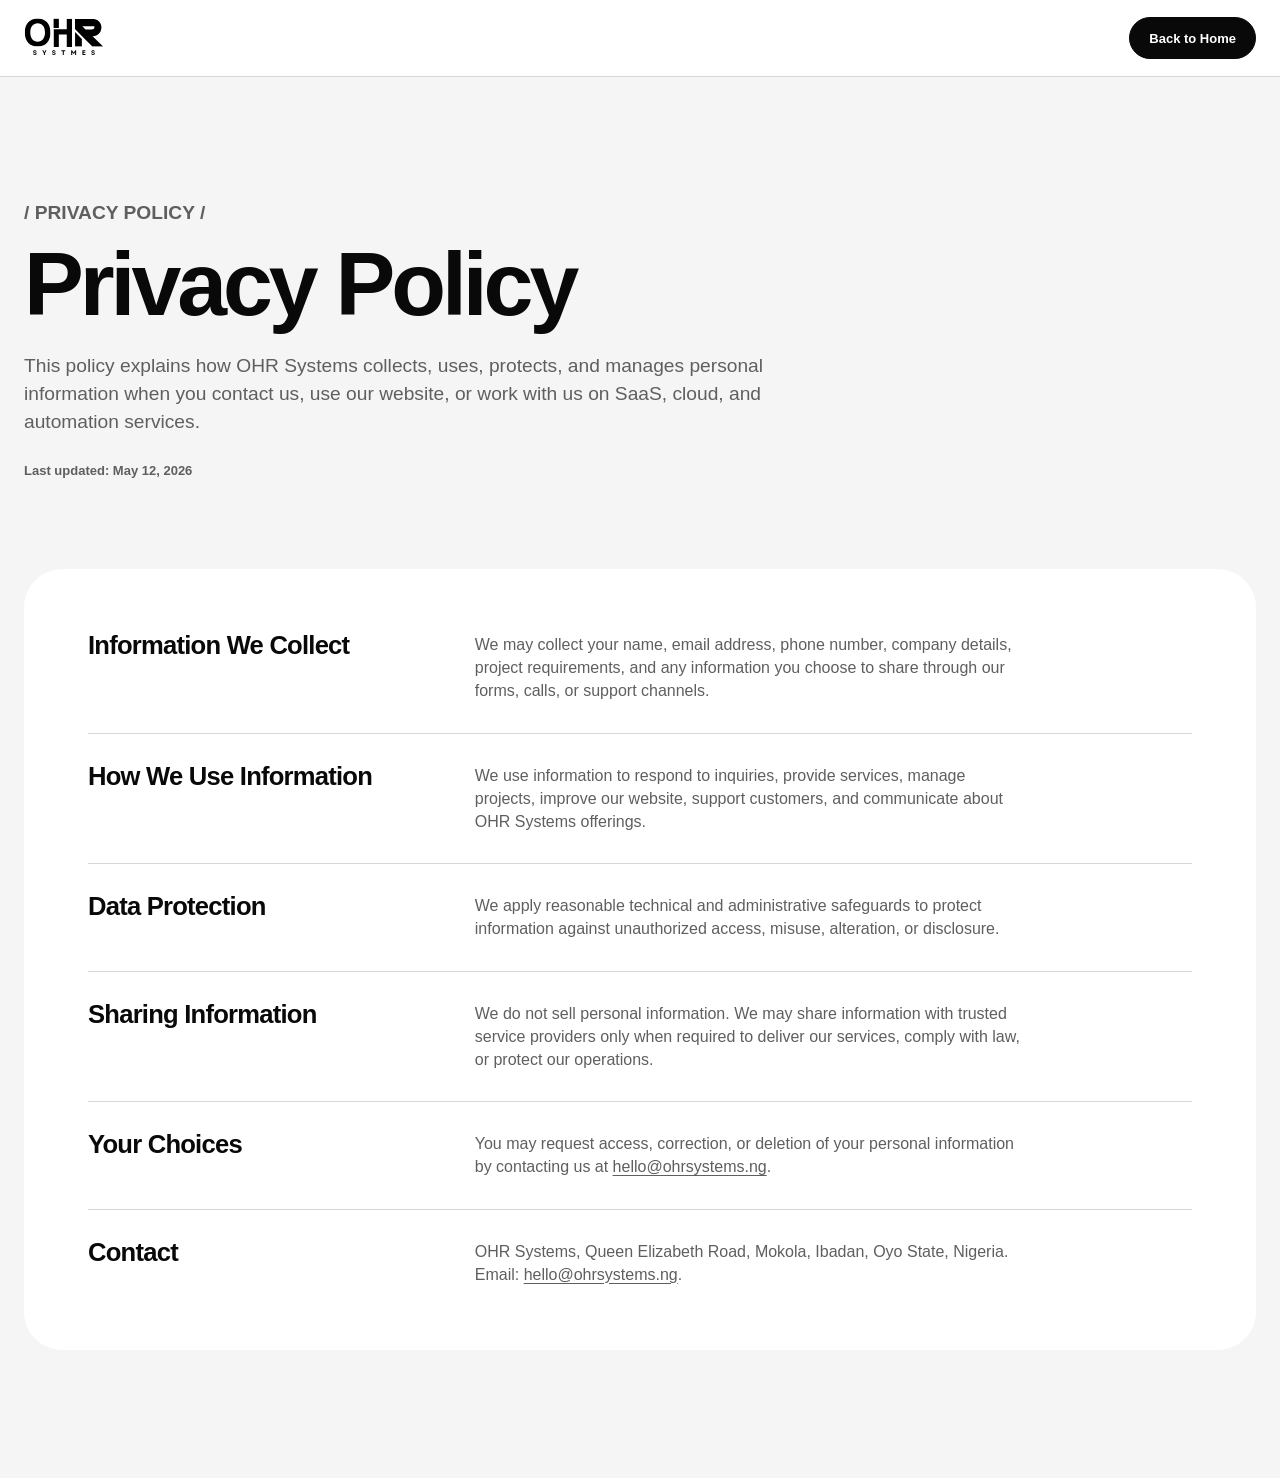
==== commit b7e30970: "Fix WhatsApp link and mobile nav, speed up page, improve SEO and sharing Bugs - WhatsApp links use t" ====
--- a/privacy.html
+++ b/privacy.html
@@ -18,7 +18,7 @@
   <meta property="og:title" content="Privacy Policy - OHR Systems" />
   <meta property="og:description" content="How OHR Systems collects, uses, protects, and manages personal information." />
   <meta property="og:url" content="https://ohrsystems.ng/privacy.html" />
-  <meta property="og:image" content="https://ohrsystems.ng/assets/og-image.jpg" />
+  <meta property="og:image" content="https://ohrsystems.ng/assets/share-image.jpg" />
 
   <link rel="stylesheet" href="styles.css" />
 </head>
--- a/styles.css
+++ b/styles.css
@@ -143,7 +143,7 @@
   font-weight: 800;
   letter-spacing: -0.02em;
 }
-.brand img { width: 140px; height: auto; object-fit: contain; }
+.brand img { width: 80px; height: auto; object-fit: contain; }
 .nav .brand .logo-light { display: block; }
 .nav .brand .logo-dark { display: none; }
 .nav.scrolled .brand .logo-light { display: none; }
@@ -163,6 +163,58 @@
   background: var(--bg);
   border-color: var(--bg);
   color: var(--ink);
+}
+.nav-actions { display: flex; align-items: center; gap: 10px; }
+.nav-toggle {
+  display: none;
+  position: relative;
+  width: 42px;
+  height: 42px;
+  border: 1px solid var(--line);
+  border-radius: 999px;
+  background: transparent;
+  color: inherit;
+}
+.nav:not(.scrolled):not(.menu-open) .nav-toggle { border-color: rgba(255,255,255,.34); }
+.nav-toggle span {
+  position: absolute;
+  left: 12px;
+  right: 12px;
+  height: 1.5px;
+  background: currentColor;
+  transition: transform .2s ease, top .2s ease;
+}
+.nav-toggle span:first-child { top: 16px; }
+.nav-toggle span:last-child { top: 24px; }
+.nav-toggle[aria-expanded="true"] span:first-child { top: 20px; transform: rotate(45deg); }
+.nav-toggle[aria-expanded="true"] span:last-child { top: 20px; transform: rotate(-45deg); }
+.mobile-menu {
+  border-top: 1px solid var(--line);
+  max-height: calc(100vh - 72px);
+  overflow-y: auto;
+}
+.mobile-menu .shell { display: grid; padding: 6px 0 18px; }
+.mobile-menu a {
+  padding: 16px 0;
+  border-bottom: 1px solid var(--line);
+  font-size: 22px;
+  font-weight: 650;
+  letter-spacing: -0.02em;
+  opacity: .68;
+}
+.mobile-menu a:last-child { border-bottom: 0; }
+.mobile-menu a.active, .mobile-menu a:hover { opacity: 1; }
+.nav.menu-open {
+  background: var(--bg);
+  border-bottom-color: var(--line);
+  color: var(--ink);
+}
+.nav.menu-open .brand .logo-light { display: none; }
+.nav.menu-open .brand .logo-dark { display: block; }
+.nav.menu-open .btn-dark {
+  background: var(--ink);
+  border-color: var(--ink);
+  color: var(--bg);
 }
 
 .hero { padding: 0 0 70px; }
@@ -192,6 +244,7 @@
   position: absolute;
   inset: 0;
   z-index: -2;
+  background: #111 url('assets/hero-fallback.jpg') center / cover no-repeat;
 }
 .hero-media video {
   width: 100%;
@@ -199,6 +252,7 @@
   object-fit: cover;
   filter: saturate(.9) contrast(1.05);
 }
+.hero-media video.video-failed { display: none; }
 .hero-shell::after {
   content: "";
   position: absolute;
@@ -346,12 +400,12 @@
 .service-lines {
   display: grid;
   border-top: 1px solid var(--line);
-}
-.service-lines button {
-  text-align: left;
-  border: 0;
+  list-style: none;
+  margin: 0;
+  padding: 0;
+}
+.service-lines li {
   border-bottom: 1px solid var(--line);
-  background: transparent;
   padding: 15px 0;
   color: var(--ink);
   font-size: 14px;
@@ -740,7 +794,7 @@
   letter-spacing: -0.04em;
 }
 .footer-brand { display: inline-block; }
-.footer-brand img { width: 180px; height: auto; display: block; }
+.footer-brand img { width: 80px; height: auto; display: block; }
 .footer p { margin: 14px 0 34px; max-width: 300px; }
 .footer-social {
   display: grid;
@@ -859,13 +913,13 @@
   text-underline-offset: 3px;
 }
 
-.reveal {
+.js .reveal {
   opacity: 0;
   transform: translateY(32px);
   transition: opacity .8s cubic-bezier(.2,.8,.2,1), transform .8s cubic-bezier(.2,.8,.2,1);
   will-change: opacity, transform;
 }
-.reveal.in {
+.js .reveal.in {
   opacity: 1;
   transform: none;
 }
@@ -903,7 +957,7 @@
 }
 
 @media (prefers-reduced-motion: reduce) {
-  .reveal { opacity: 1; transform: none; transition: none; }
+  .js .reveal { opacity: 1; transform: none; transition: none; }
   .image-placeholder img { transform: none; transition: none; }
   .scroll-progress { display: none; }
 }
@@ -916,6 +970,18 @@
     scroll-behavior: auto !important;
     transition-duration: .01ms !important;
   }
+}
+
+@media (min-width: 981px) {
+  .mobile-menu { display: none; }
+}
+
+.spam-trap {
+  position: absolute;
+  left: -9999px;
+  width: 1px;
+  height: 1px;
+  overflow: hidden;
 }
 
 .visually-hidden {
@@ -1035,6 +1101,7 @@
   :root { --shell: min(100% - 34px, 1320px); }
   .nav-links { display: none; }
   .nav-cta { padding-inline: 14px; }
+  .nav-toggle { display: inline-block; }
   .hero { padding-top: 0; }
   .hero-shell { min-height: 820px; }
   .hero-inner { padding-top: 108px; padding-bottom: 44px; }
